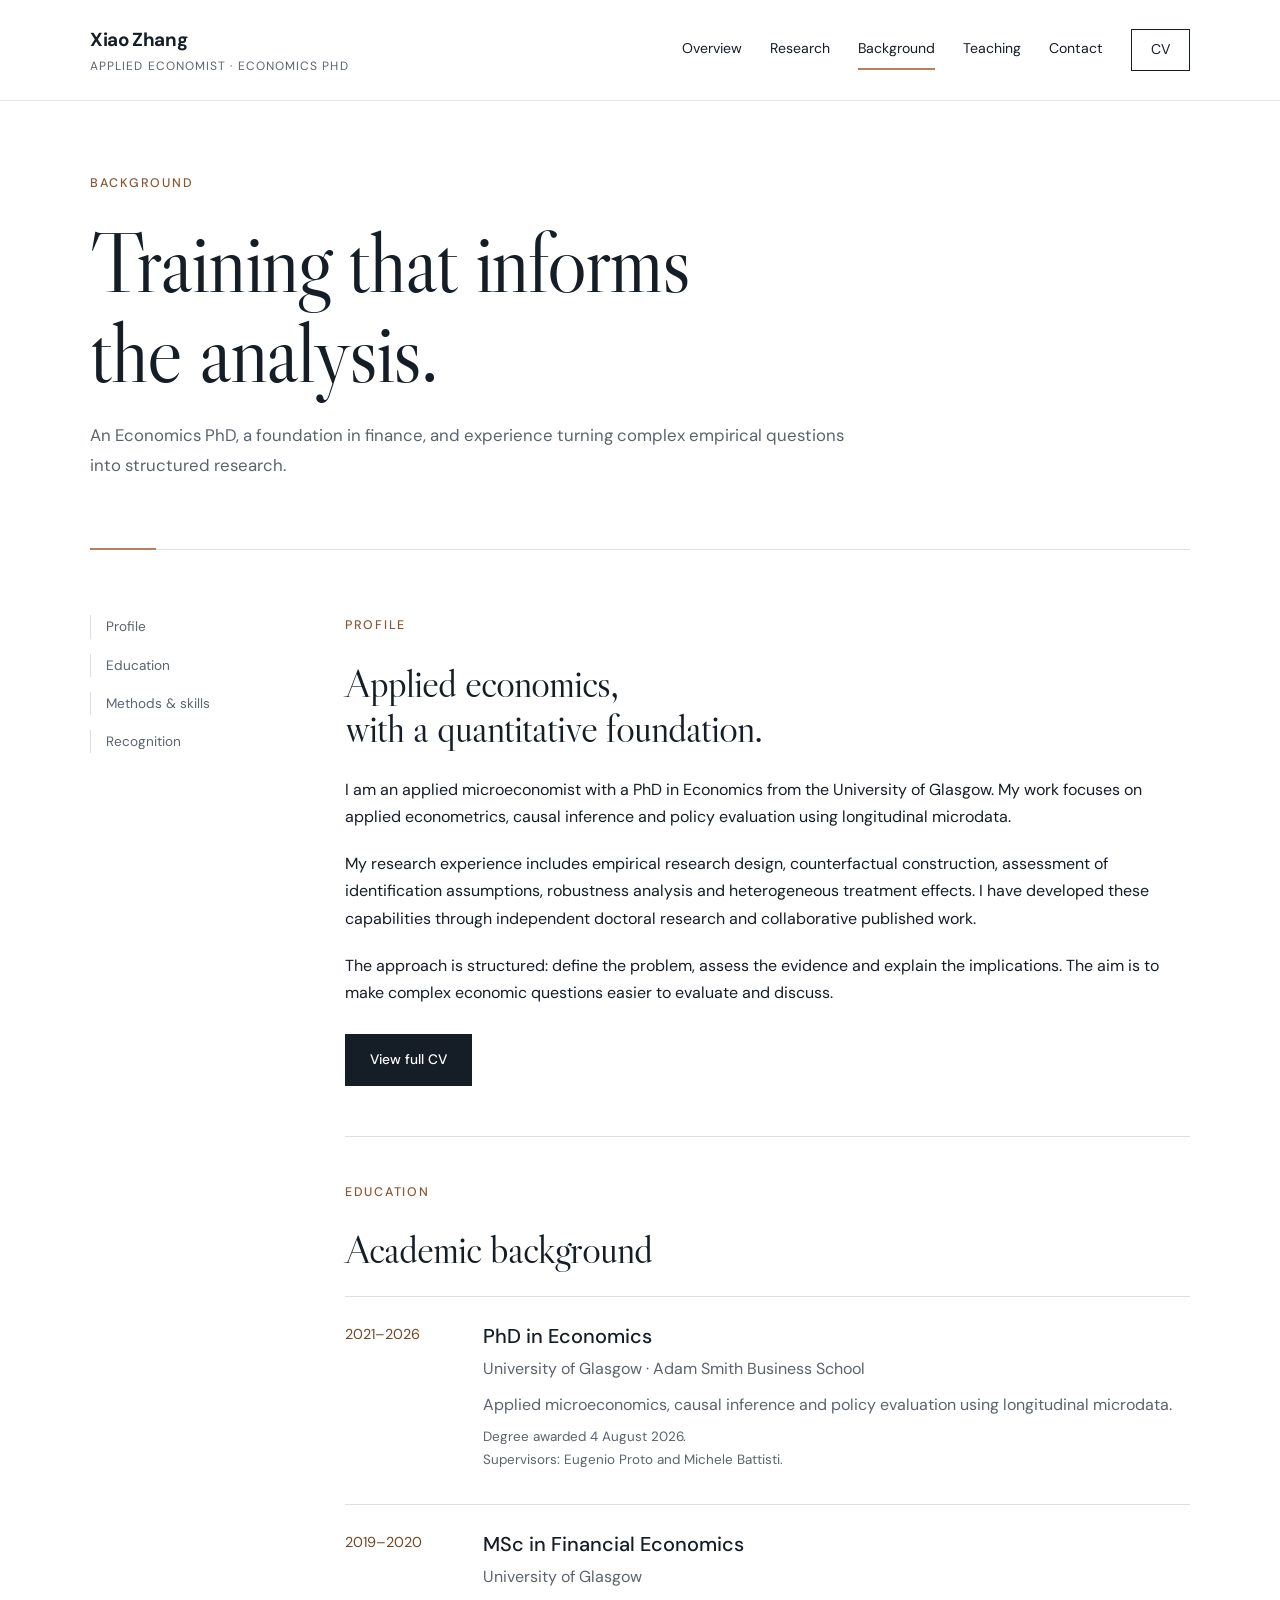
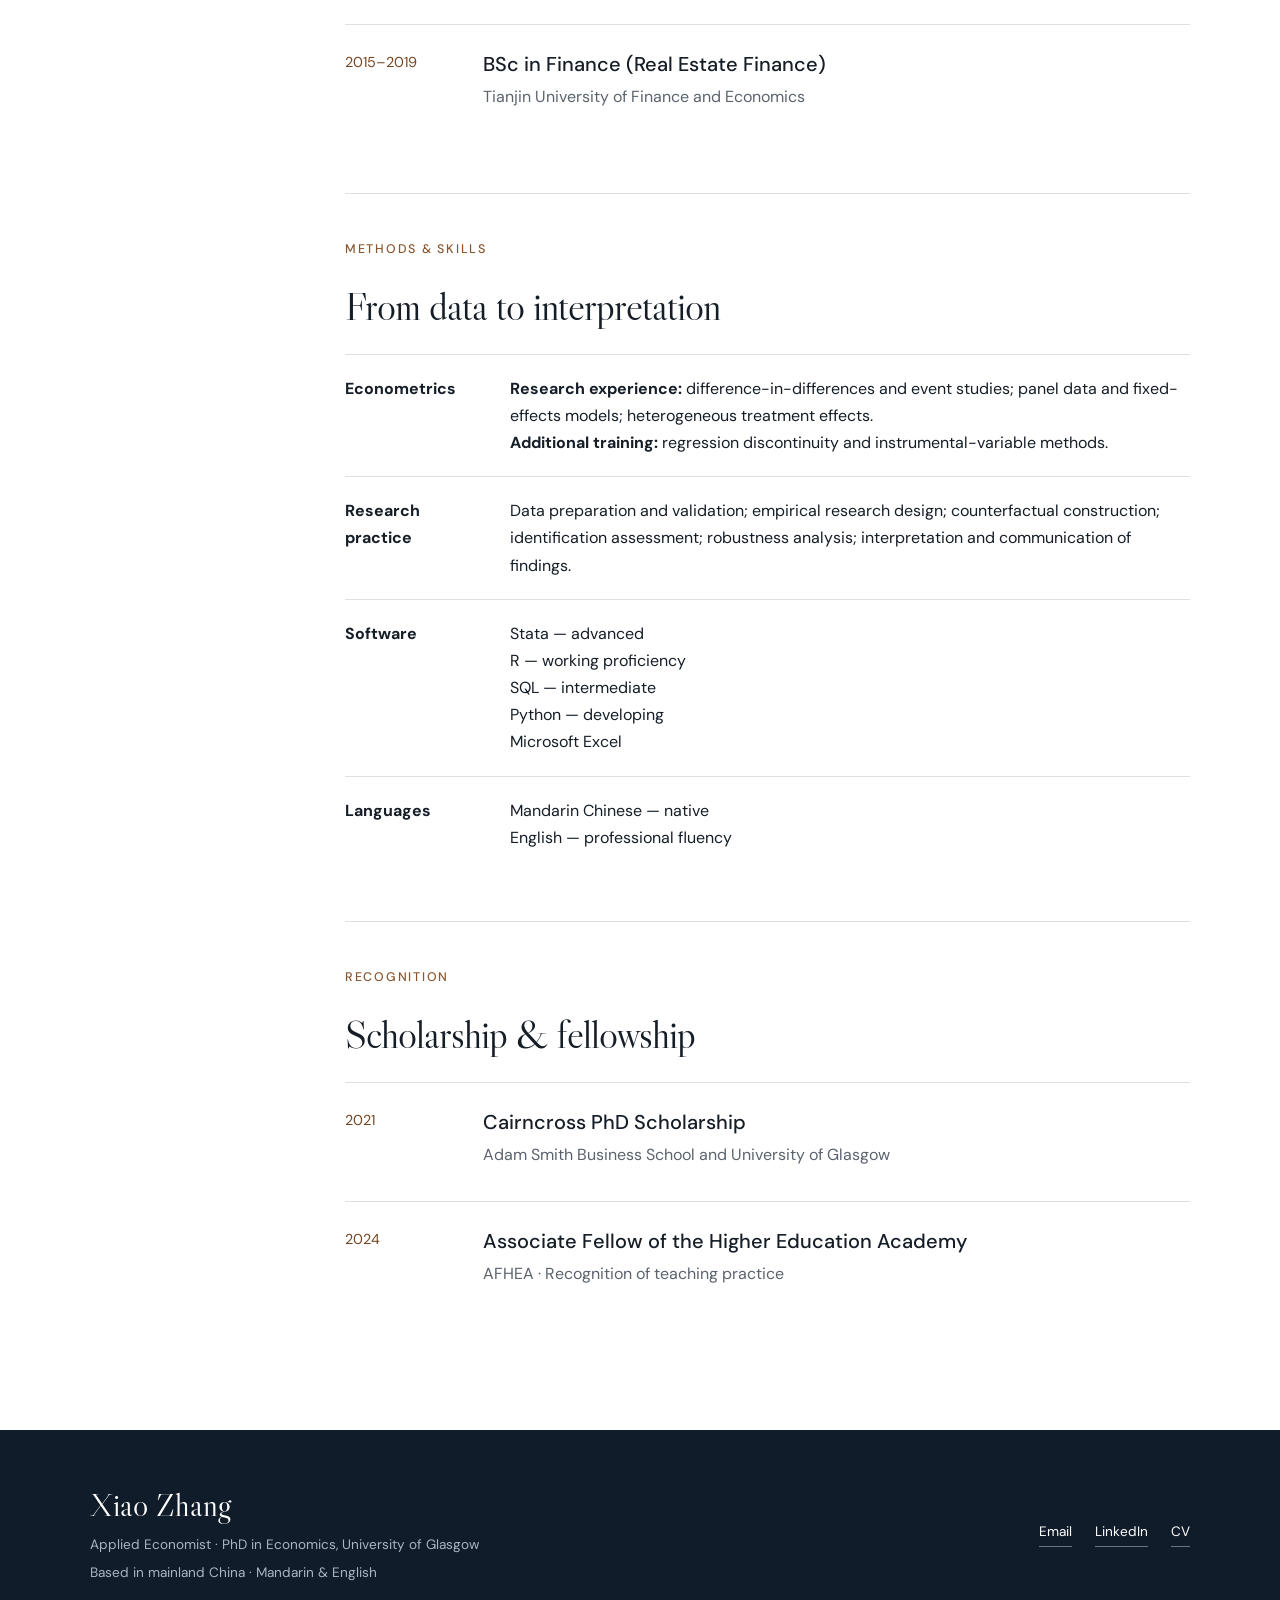
==== background.html @ e1d4327a "Add files via upload" ====
<!doctype html>
<html lang="en"><head><meta charset="utf-8"><meta name="viewport" content="width=device-width,initial-scale=1"><title>Background | Xiao Zhang</title><meta name="description" content="Education, econometric methods, technical skills, languages, scholarship and teaching recognition for Xiao Zhang."><link rel="icon" type="image/svg+xml" href='data:image/svg+xml,%3Csvg xmlns="http://www.w3.org/2000/svg" viewBox="0 0 32 32"%3E%3Crect width="32" height="32" fill="%23152842"/%3E%3Ctext x="16" y="23" fill="white" text-anchor="middle" font-family="Georgia" font-size="24"%3Ex%3C/text%3E%3C/svg%3E'><link rel="stylesheet" href="styles.css"><script defer src="motion.js"></script></head><body class="inner-page">
<div class="reading-progress" aria-hidden="true"></div><a class="skip" href="#main">Skip to content</a><header><div class="wrap nav"><a class="brand" href="index.html">Xiao Zhang<small>Applied Economist · Economics PhD</small></a><nav aria-label="Main navigation"><a href="index.html">Overview</a><a href="research.html">Research</a><a href="background.html" aria-current="page">Background</a><a href="teaching.html">Teaching</a><a href="contact.html">Contact</a><a class="nav-cv" href="Xiao-Zhang-CV.pdf">CV</a></nav></div></header>
<main id="main" class="wrap"><section class="page-head"><div class="eyebrow">Background</div><h1>Training that informs<br>the analysis.</h1><p>An Economics PhD, a foundation in finance, and experience turning complex empirical questions into structured research.</p></section><div class="page-body"><aside class="side" aria-label="On this page"><a href="#profile">Profile</a><a href="#education">Education</a><a href="#skills">Methods & skills</a><a href="#recognition">Recognition</a></aside><div><section class="content-section" id="profile"><div class="eyebrow">Profile</div><h2>Applied economics,<br>with a quantitative foundation.</h2><p>I am an applied microeconomist with a PhD in Economics from the University of Glasgow. My work focuses on applied econometrics, causal inference and policy evaluation using longitudinal microdata.</p><p>My research experience includes empirical research design, counterfactual construction, assessment of identification assumptions, robustness analysis and heterogeneous treatment effects. I have developed these capabilities through independent doctoral research and collaborative published work.</p><p>The approach is structured: define the problem, assess the evidence and explain the implications. The aim is to make complex economic questions easier to evaluate and discuss.</p><div class="actions"><a class="button primary" href="Xiao-Zhang-CV.pdf">View full CV</a></div></section>
<section class="content-section" id="education"><div class="eyebrow">Education</div><h2>Academic background</h2><div class="timeline"><div class="year">2021–2026</div><div><h3>PhD in Economics</h3><p>University of Glasgow · Adam Smith Business School</p><p>Applied microeconomics, causal inference and policy evaluation using longitudinal microdata.</p><p class="meta">Degree awarded 4 August 2026.<br>Supervisors: Eugenio Proto and Michele Battisti.</p></div></div><div class="timeline"><div class="year">2019–2020</div><div><h3>MSc in Financial Economics</h3><p>University of Glasgow</p></div></div><div class="timeline"><div class="year">2015–2019</div><div><h3>BSc in Finance (Real Estate Finance)</h3><p>Tianjin University of Finance and Economics</p></div></div></section>
<section class="content-section" id="skills"><div class="eyebrow">Methods &amp; skills</div><h2>From data to interpretation</h2><div class="skill-row"><strong>Econometrics</strong><p><strong>Research experience:</strong> difference-in-differences and event studies; panel data and fixed-effects models; heterogeneous treatment effects.<br><strong>Additional training:</strong> regression discontinuity and instrumental-variable methods.</p></div><div class="skill-row"><strong>Research practice</strong><p>Data preparation and validation; empirical research design; counterfactual construction; identification assessment; robustness analysis; interpretation and communication of findings.</p></div><div class="skill-row"><strong>Software</strong><p>Stata — advanced<br>R — working proficiency<br>SQL — intermediate<br>Python — developing<br>Microsoft Excel</p></div><div class="skill-row"><strong>Languages</strong><p>Mandarin Chinese — native<br>English — professional fluency</p></div></section>
<section class="content-section" id="recognition"><div class="eyebrow">Recognition</div><h2>Scholarship &amp; fellowship</h2><div class="timeline"><div class="year">2021</div><div><h3>Cairncross PhD Scholarship</h3><p>Adam Smith Business School and University of Glasgow</p></div></div><div class="timeline"><div class="year">2024</div><div><h3>Associate Fellow of the Higher Education Academy</h3><p>AFHEA · Recognition of teaching practice</p></div></div></section></div></div></main>
<footer><div class="wrap foot"><div><div class="footer-name">Xiao Zhang</div><p>Applied Economist · PhD in Economics, University of Glasgow</p><p>Based in mainland China · Mandarin &amp; English</p></div><div class="footer-links"><a href="mailto:zhangvincentxiao@gmail.com">Email</a><a href="https://www.linkedin.com/in/zhang-xiao-3a4b0718b/">LinkedIn</a><a href="Xiao-Zhang-CV.pdf">CV</a></div></div></footer>
</body></html>
---- styles.css ----
@import url('https://fonts.googleapis.com/css2?family=DM+Sans:wght@400;500;600;700&family=Libre+Caslon+Display&display=swap');
:root{--ink:#152842;--blue:#1555c0;--paper:#fff;--muted:#536276;--line:#dbe2eb;--soft:#f2f5f9;--serif:'Libre Caslon Display',Georgia,serif;--sans:'DM Sans',Arial,sans-serif}*{box-sizing:border-box}html{scroll-behavior:smooth}body{margin:0;color:var(--ink);background:var(--paper);font:1rem/1.7 var(--sans)}a{color:inherit;text-underline-offset:4px}a:hover{color:var(--blue)}button{font:inherit}::selection{background:#d9e7ff}.wrap{max-width:1180px;margin:auto;padding:0 40px}.skip{position:absolute;top:-100px}.skip:focus{top:10px;background:white;padding:10px;z-index:9}header{border-bottom:1px solid var(--line)}.nav{min-height:94px;display:flex;align-items:center;justify-content:space-between;gap:30px}.brand{text-decoration:none;font-size:1.15rem;font-weight:700;letter-spacing:-.02em}.brand small{display:block;font-size:.75rem;letter-spacing:.07em;text-transform:uppercase;font-weight:400;color:var(--muted)}nav{display:flex;align-items:center;gap:28px}nav a{text-decoration:none;font-size:.9rem;padding:7px 0;border-bottom:2px solid transparent}nav a[aria-current=page]{border-color:var(--blue);color:var(--blue)}.nav-cv{border:1px solid var(--line);padding:9px 16px}.eyebrow{font-size:.8rem;letter-spacing:.12em;font-weight:600;text-transform:uppercase;color:var(--blue);margin:0 0 24px}h1,h2,h3,p{margin-top:0}h1,h2,.display{font-family:var(--serif);font-weight:400;line-height:1.03;letter-spacing:-.025em}h1{font-size:clamp(3.5rem,7vw,6.8rem);margin-bottom:30px}h2{font-size:clamp(2.4rem,4vw,3.7rem);margin-bottom:24px}h3{font-size:1.25rem;line-height:1.4;font-weight:500;margin-bottom:13px}p{margin-bottom:20px}.muted{color:var(--muted)}.hero{display:grid;grid-template-columns:1.4fr .6fr;gap:76px;padding:80px 0 65px}.hero h1 span{color:var(--blue)}.hero-intro{font-size:1.2rem;max-width:680px;color:var(--muted);line-height:1.75}.actions{display:flex;flex-wrap:wrap;gap:12px;margin-top:28px}.button{display:inline-block;text-decoration:none;padding:12px 21px;border:1px solid var(--ink);font-size:.9rem;font-weight:500}.button.primary{color:white;background:var(--ink)}.button:hover{background:var(--blue);border-color:var(--blue);color:white}.identity{padding-top:50px}.identity .name{font-family:var(--serif);font-size:3.1rem;line-height:1.05;padding-bottom:25px;border-bottom:1px solid var(--ink);margin-bottom:25px}.fact{border-bottom:1px solid var(--line);padding:15px 0}.fact .label{display:block;font-size:.8rem;color:var(--muted);margin-bottom:4px}.fact strong{font-weight:500}.strip{display:flex;justify-content:space-between;gap:25px;border-top:1px solid var(--line);border-bottom:1px solid var(--line);padding:20px 0;font-size:.87rem;color:var(--muted)}.strip b{color:var(--ink);font-weight:500}.section{padding:70px 0;border-bottom:1px solid var(--line)}.section-header{display:flex;align-items:baseline;justify-content:space-between;gap:30px;margin-bottom:25px}.section-header h2{margin:0}.section-header a{font-size:.9rem}.grid3{display:grid;grid-template-columns:repeat(3,1fr);gap:36px}.number{font-size:.8rem;color:var(--blue);display:block;margin-bottom:22px}.grid3 p{color:var(--muted);font-size:.97rem}.research-row{display:grid;grid-template-columns:180px 1fr;gap:38px;padding:28px 0;border-top:1px solid var(--line)}.research-row h3{font-family:var(--serif);font-size:1.9rem}.tag{font-size:.78rem;letter-spacing:.08em;text-transform:uppercase;color:var(--blue)}.research-row .muted{max-width:720px}.text-link{color:var(--blue);font-weight:500;font-size:.9rem}.note{background:var(--soft);padding:32px 36px;border-left:3px solid var(--blue)}.note p:last-child{margin-bottom:0}.page-head{padding:70px 0 52px;border-bottom:1px solid var(--line)}.page-head h1{font-size:clamp(3rem,6vw,5.5rem);margin-bottom:22px}.page-head p{max-width:760px;font-size:1.1rem;color:var(--muted)}.page-body{display:grid;grid-template-columns:190px minmax(0,1fr);gap:65px;padding:60px 0}.side{position:sticky;top:30px;align-self:start;display:flex;flex-direction:column;gap:14px;font-size:.9rem}.side a{text-decoration:none;color:var(--muted)}.side a:hover{color:var(--blue)}.content-section{padding-bottom:50px;margin-bottom:45px;border-bottom:1px solid var(--line);scroll-margin-top:30px}.content-section:last-child{border:0;margin-bottom:0}.content-section h2{font-size:2.5rem;line-height:1.15}.paper-title{font-family:var(--serif);font-size:2.2rem;line-height:1.18}.meta{font-size:.87rem;color:var(--muted)}.chips{display:flex;gap:8px;flex-wrap:wrap;margin:23px 0}.chip{font-size:.8rem;line-height:1.4;background:var(--soft);padding:7px 11px}.analysis-grid{display:grid;grid-template-columns:1fr 1fr;gap:24px;margin:30px 0}.analysis-grid>div{border-top:2px solid var(--blue);padding-top:18px}.analysis-grid h3{font-size:.9rem;font-weight:600}.analysis-grid p{font-size:.95rem;color:var(--muted)}details{border-top:1px solid var(--line);border-bottom:1px solid var(--line);margin:24px 0}summary{padding:18px 0;cursor:pointer;font-weight:500}details .abstract{padding:6px 0 15px;color:var(--muted);font-size:.95rem}.timeline{display:grid;grid-template-columns:110px 1fr;gap:28px;padding:25px 0;border-top:1px solid var(--line)}.timeline h3{margin-bottom:5px}.timeline p{margin-bottom:8px;color:var(--muted)}.year{font-size:.9rem;color:var(--blue)}ul{padding-left:20px}li{margin-bottom:10px}.skill-row{display:grid;grid-template-columns:140px 1fr;gap:25px;border-top:1px solid var(--line);padding:20px 0}.skill-row p{margin:0}.contact-panel{padding:64px 0;display:grid;grid-template-columns:1.1fr .9fr;gap:70px}.contact-panel h2{font-size:3.4rem}.contact-list{margin:0}.contact-list>div{padding:18px 0;border-top:1px solid var(--line)}dt{font-size:.8rem;color:var(--muted);margin-bottom:5px}dd{margin:0;overflow-wrap:anywhere}footer{background:var(--ink);color:white;padding:42px 0;margin-top:30px}.foot{display:flex;justify-content:space-between;gap:30px}.foot p{font-size:.85rem;color:#c0cde0;margin-bottom:5px}.foot a{color:white;font-size:.87rem}.footer-name{font-family:var(--serif);font-size:1.8rem}.footer-links{display:flex;gap:23px;align-items:center}a:focus-visible,summary:focus-visible{outline:3px solid #4589e8;outline-offset:5px}@media(max-width:900px){.hero{gap:35px;grid-template-columns:1.2fr .8fr}.wrap{padding:0 25px}nav{gap:17px}.page-body{grid-template-columns:140px minmax(0,1fr);gap:30px}}@media(max-width:680px){.wrap{padding:0 22px}.nav{display:block;padding:20px 0}.brand small{display:none}nav{flex-wrap:wrap;gap:7px 20px;margin-top:16px}nav a{font-size:.87rem}.nav-cv{padding:4px 10px}.hero{display:block;padding:46px 0}.hero h1{font-size:3.9rem}.identity{padding-top:35px}.identity .name{font-size:2.5rem}.hero-intro{font-size:1.06rem}.strip{flex-wrap:wrap;gap:10px 25px}.grid3,.analysis-grid,.contact-panel{grid-template-columns:1fr}.grid3{gap:20px}.section{padding:45px 0}.section-header{display:block}.section-header h2{margin-bottom:15px}.research-row{grid-template-columns:1fr;gap:12px}.page-head{padding:45px 0 35px}.page-body{display:block;padding:30px 0}.side{position:static;flex-direction:row;flex-wrap:wrap;margin-bottom:35px;padding-bottom:20px;border-bottom:1px solid var(--line)}.timeline{grid-template-columns:80px minmax(0,1fr);gap:18px}.skill-row{grid-template-columns:1fr;gap:5px}.content-section h2{font-size:2.2rem}.contact-panel{padding:40px 0;gap:25px}.foot{display:block}.footer-links{flex-wrap:wrap;margin-top:20px}.note{padding:23px}.paper-title{font-size:1.85rem}}@media(prefers-reduced-motion:reduce){html{scroll-behavior:auto}}

/* Editorial redesign: graphite, crisp white, restrained copper. */
:root{--ink:#151d27;--blue:#8a562f;--paper:#fff;--muted:#5b636e;--line:#dce0e4;--soft:#f4f5f6}
body{font-size:1rem}header{background:#fff;position:relative;z-index:3;border-color:#e6e7e9}.nav{min-height:100px}.brand{font-size:1.18rem}.brand small{font-size:.75rem;letter-spacing:.09em}nav a{font-size:.88rem}nav a[aria-current=page]{color:var(--ink);border-color:#b4835b}.nav-cv{border-color:var(--ink);padding:8px 19px}.reading-progress{position:fixed;top:0;left:0;right:0;height:3px;background:#b4835b;transform:scaleX(0);transform-origin:left;z-index:10;pointer-events:none}.eyebrow{font-size:.78rem;font-weight:500;letter-spacing:.14em}h1,h2{letter-spacing:-.025em}.button{padding:13px 24px;font-size:.86rem;transition:background .2s,border-color .2s,color .2s,transform .2s}.button:hover{background:#8a562f;border-color:#8a562f;transform:translateY(-2px)}.button.primary{background:#151d27}.button.primary:hover{background:#8a562f}.text-link{color:#754623;text-decoration:none;display:inline-block;border-bottom:1px solid #b4835b;padding-bottom:3px;transition:color .2s,border-color .2s}.text-link:hover{color:#151d27;border-color:#151d27}.hero{display:grid;grid-template-columns:1.06fr 1fr;gap:0;margin:0 -40px;padding:0;background:#111c2a;box-shadow:0 0 0 100vmax #111c2a;clip-path:inset(0 -100vmax);color:#fff;min-height:660px}.hero-copy{padding:70px 52px 54px 40px;position:relative;z-index:1;align-self:center}.hero .eyebrow{color:#d6ae89;font-size:.78rem;margin-bottom:33px;letter-spacing:.13em}.hero h1{font-size:clamp(4.4rem,7.7vw,6.8rem);line-height:1.02;margin-bottom:27px;letter-spacing:-.035em}.hero h1 span{color:#d6ae89}.hero-intro{font-size:1.13rem;color:#fff;line-height:1.8;margin-bottom:17px}.hero-description{font-size:.97rem;color:#c0c7d1;max-width:450px;line-height:1.85}.hero .actions{margin-top:27px;gap:12px}.hero .button{border-color:#7c8999;color:white;background:transparent}.hero .button.primary{background:#fff;color:#151d27;border-color:white}.hero .button:hover{background:#d6ae89;color:#151d27;border-color:#d6ae89}.hero-credential{border-top:1px solid #3a4553;margin-top:38px;padding-top:20px;display:flex;justify-content:space-between;flex-wrap:wrap;gap:8px;font-size:.78rem;color:#c0c7d1}.hero-credential span:first-child{color:#fff}.hero-visual{margin:0;position:relative;overflow:hidden;min-height:660px}.hero-visual img{height:100%;width:100%;object-fit:cover;object-position:49% center;position:absolute;inset:0;transform:scale(1.045);will-change:transform}.hero-visual:after{content:'';position:absolute;inset:0;background:linear-gradient(90deg,rgba(17,28,42,.2),transparent 20%),linear-gradient(0deg,rgba(7,13,21,.92),transparent 48%);pointer-events:none}.hero-visual figcaption{position:absolute;z-index:1;bottom:39px;left:35px;right:35px;border-top:1px solid #ffffff5c;padding-top:19px}.visual-index{font-size:.73rem;letter-spacing:.12em;color:#d6ae89}.visual-name{font-family:var(--serif);font-size:2.6rem;line-height:1.2;margin:8px 0 4px}.visual-role{font-size:.83rem;color:#d2d8e1}.strip{padding:23px 0;color:#69707b;border-top:0;font-size:.82rem;letter-spacing:.04em}.strip b{font-weight:400}.strip span:before{content:'';display:inline-block;width:18px;height:1px;background:#ad805c;margin-right:13px;vertical-align:middle}.section{padding:84px 0}.section-header{margin-bottom:44px;align-items:flex-end}.section-header .eyebrow{margin-bottom:18px}.section-header h2{font-size:3.5rem;line-height:1.07}.grid3{gap:32px}.approach .grid3{gap:0;border-top:1px solid var(--line)}.approach-card{padding:33px 30px 14px 0;position:relative;transition:background .3s}.approach-card+.approach-card{border-left:1px solid var(--line);padding-left:30px}.approach-card:before{content:'';position:absolute;top:-1px;left:0;width:0;height:2px;background:#b4835b;transition:width .45s}.approach-card:hover:before{width:100%}.approach-card h3{font-family:var(--serif);font-size:2rem;line-height:1.16;margin-bottom:19px}.number{letter-spacing:.1em;font-size:.75rem;margin-bottom:29px;color:#8a562f}.grid3 p{font-size:.95rem;line-height:1.85}.selected .research-row{grid-template-columns:195px 1fr;padding:35px 0;transition:background .25s,padding .25s}.selected .research-row:hover{background:#f5f6f7;padding-left:16px;padding-right:16px}.research-row h3{font-size:2.7rem;line-height:1.12;margin-bottom:18px}.tag{color:#8a562f;letter-spacing:.1em;font-size:.75rem}.meta{font-size:.84rem}.image-band{position:relative;overflow:hidden;height:400px;margin:0 -40px;color:white;background:#101925}.image-band img{position:absolute;inset:0;width:100%;height:100%;object-fit:cover;object-position:center 60%;filter:brightness(.58)}.image-band:after{content:'';position:absolute;inset:0;background:linear-gradient(90deg,#0c1422df,transparent 80%)}.image-band-copy{position:relative;z-index:1;padding:55px 55px;max-width:600px}.image-band-copy h2{font-size:3.8rem;margin-bottom:20px}.image-band-copy .eyebrow{color:#dfbfa0}.image-band-copy p{color:#e2e5e9;font-size:1rem;max-width:420px}.foundation .grid3{grid-template-columns:1.25fr 1fr 1fr;gap:42px}.foundation h2{font-size:2.75rem}.foundation .eyebrow{margin-bottom:19px}.foundation h3{font-size:1.12rem}.contact-panel{padding:72px 0;align-items:start}.contact-panel h2{font-size:4.5rem}.contact-list>div{padding:15px 0}.contact-list dt{letter-spacing:.03em}.page-head{padding:72px 0 49px;position:relative;border-bottom:1px solid var(--line)}.page-head:after{content:'';width:66px;height:2px;background:#b4835b;position:absolute;bottom:-1px;left:0}.page-head h1{font-size:5.25rem;line-height:1.07}.page-head .eyebrow{color:#8a562f}.page-head p{font-size:1.05rem;line-height:1.8}.page-body{gap:65px;padding-top:65px}.side{font-size:.85rem;gap:15px}.side a{padding-left:15px;border-left:1px solid #dce0e4;transition:border-color .2s,color .2s}.side a:hover{border-color:#8a562f}.content-section h2{line-height:1.14}.note{border-color:#b4835b;background:#f4f5f6}.analysis-grid>div{border-top:1px solid #b4835b}.chip{background:#f0f2f4}.year{color:#754623}.timeline h3{font-weight:500}footer{background:#111c2a;margin-top:0;padding:48px 0}.footer-name{font-size:2rem}.foot p{color:#abb5c2}.footer-links a{font-size:.85rem;text-decoration:none;border-bottom:1px solid #687282;padding-bottom:3px}.footer-links a:hover{color:#d6ae89}.reveal{opacity:0;transform:translateY(22px);transition:opacity .65s ease var(--delay,0ms),transform .65s cubic-bezier(.2,.7,.3,1) var(--delay,0ms)}.reveal.is-visible{opacity:1;transform:translateY(0)}
@media(max-width:1000px){.hero h1{font-size:5.3rem}.hero-copy{padding:50px 30px}.hero{min-height:620px;margin:0 -25px}.hero-visual{min-height:620px}.hero-credential{display:block}.hero-credential span{display:block}.section-header h2{font-size:3rem}.image-band{margin:0 -25px}.foundation .grid3{gap:25px}.foundation h2{font-size:2.4rem}.nav{gap:18px}nav{gap:15px}}
@media(max-width:680px){.nav{padding:22px 0;min-height:0}.brand small{display:none}nav{gap:7px 19px}.hero{margin:0 -22px;grid-template-columns:1fr;min-height:0;display:grid}.hero-copy{padding:47px 22px 35px}.hero h1{font-size:4.65rem}.hero .eyebrow{margin-bottom:26px}.hero-intro{font-size:1.06rem}.hero-description{font-size:.96rem}.hero-credential{margin-top:30px;display:flex}.hero-credential span{display:inline}.hero-visual{min-height:300px;height:300px}.hero-visual img{object-position:center 54%;transform:none}.hero-visual figcaption{left:22px;right:22px;bottom:24px}.visual-name{font-size:2.2rem}.hero-visual:after{background:linear-gradient(0deg,#07121ddb,transparent 85%)}.strip{padding:20px 0;gap:10px 18px;flex-wrap:wrap;font-size:.78rem}.strip span:before{width:12px;margin-right:9px}.section{padding:49px 0}.section-header{display:block;margin-bottom:30px}.section-header h2{font-size:2.65rem;margin-bottom:20px}.approach .grid3{display:block}.approach-card{padding:25px 0 15px}.approach-card+.approach-card{border-left:0;border-top:1px solid var(--line);padding-left:0}.number{margin-bottom:16px}.approach-card h3{font-size:1.9rem}.selected .research-row{grid-template-columns:1fr;gap:12px;padding:27px 0}.selected .research-row:hover{padding-left:0;padding-right:0;background:transparent}.research-row h3{font-size:2.3rem}.image-band{margin:0 -22px;height:340px}.image-band-copy{padding:40px 22px}.image-band-copy h2{font-size:3.2rem}.foundation .grid3{grid-template-columns:1fr;gap:22px}.foundation h2{font-size:2.5rem}.contact-panel{padding:42px 0;gap:25px}.contact-panel h2{font-size:3.2rem}.page-head{padding:44px 0 35px}.page-head h1{font-size:3.3rem}.page-body{padding-top:32px}.side a{padding-left:9px}.foot{display:block}.footer-links{gap:24px}.reveal{transform:translateY(14px)}}
@media(prefers-reduced-motion:reduce){.reveal{opacity:1;transform:none;transition:none}.button,.approach-card,.approach-card:before,.research-row,.side a{transition:none}.hero-visual img{transform:none!important;will-change:auto}}

/* Supplied professional portrait: steady framing, clear face and a lower caption. */
.portrait-visual img{object-position:center top;transform:none!important;will-change:auto}
.portrait-visual:after{background:linear-gradient(0deg,rgba(7,13,21,.94) 0%,rgba(7,13,21,.55) 14%,transparent 37%)}
@media(max-width:680px){.hero-visual.portrait-visual{height:auto;min-height:0;aspect-ratio:4/5}.portrait-visual img{object-position:center top}.portrait-visual figcaption{bottom:24px}.portrait-visual:after{background:linear-gradient(0deg,rgba(7,13,21,.94),rgba(7,13,21,.35) 23%,transparent 45%)}}
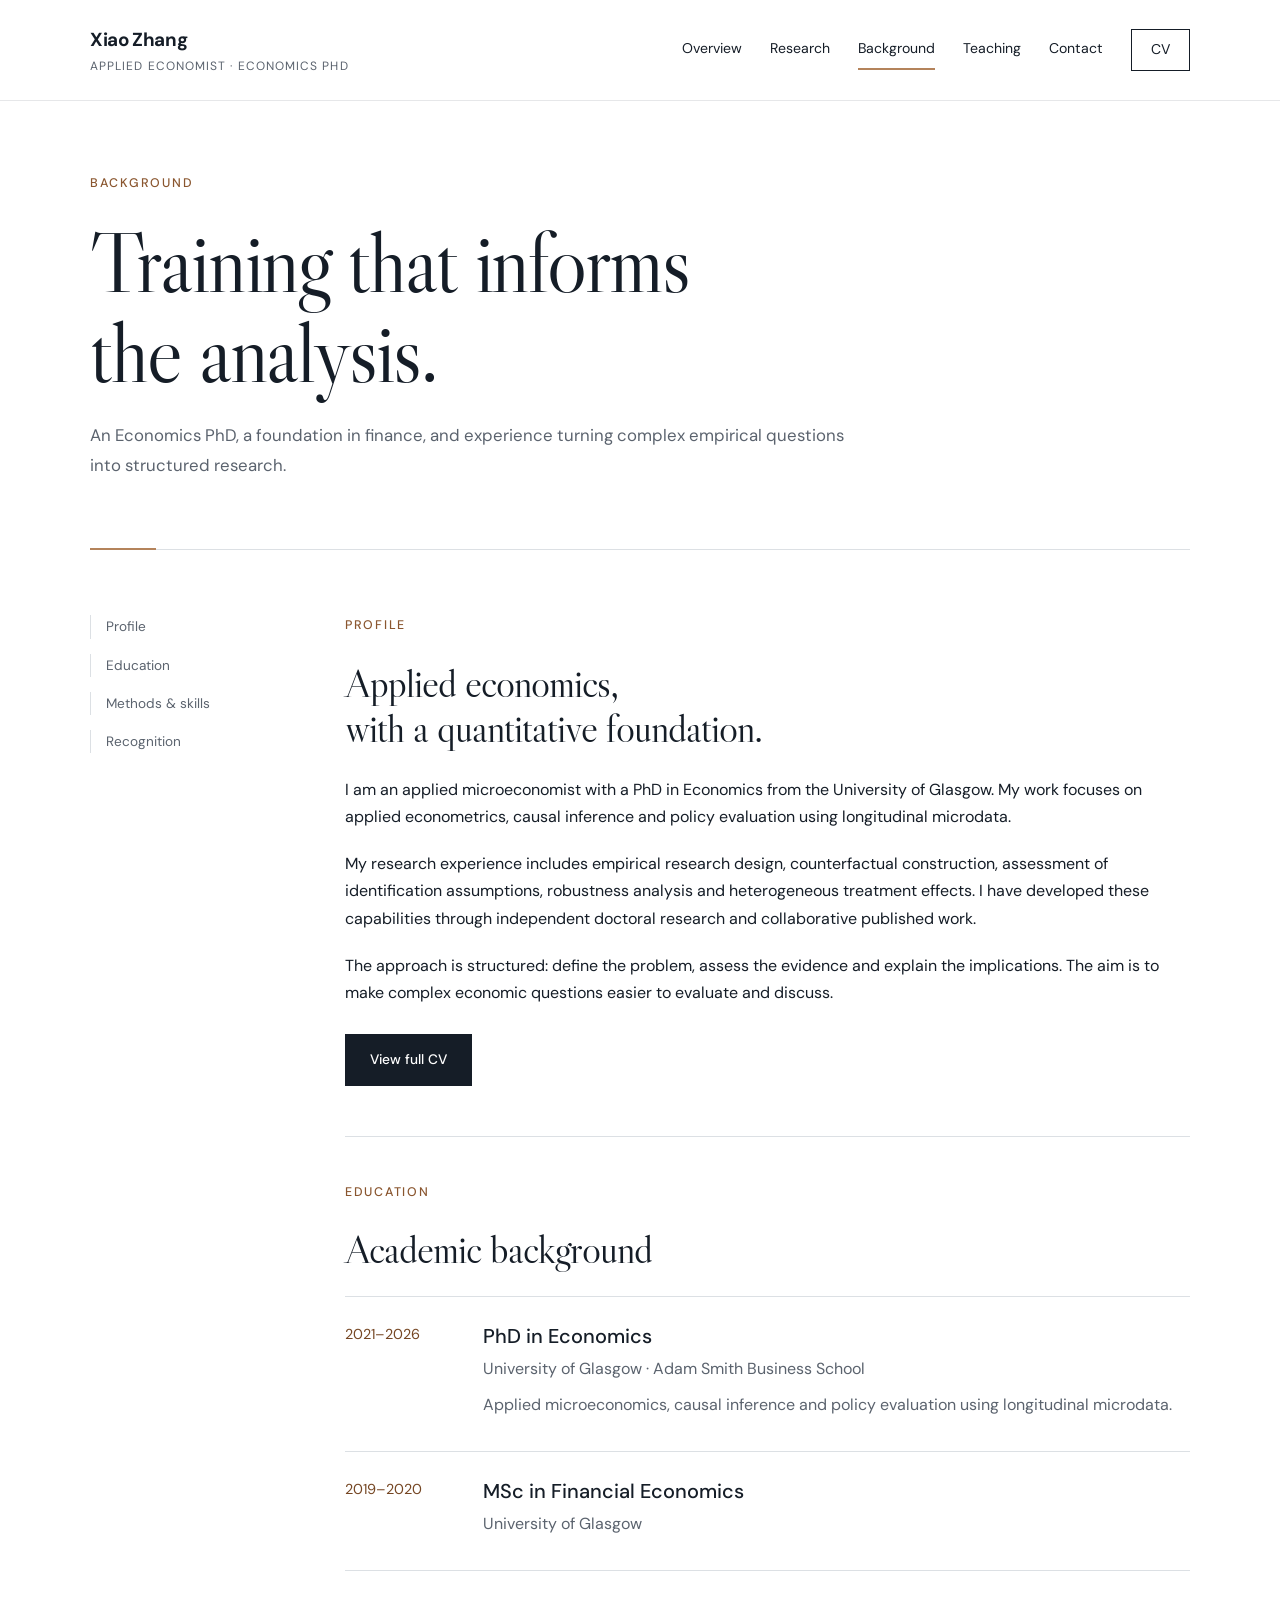
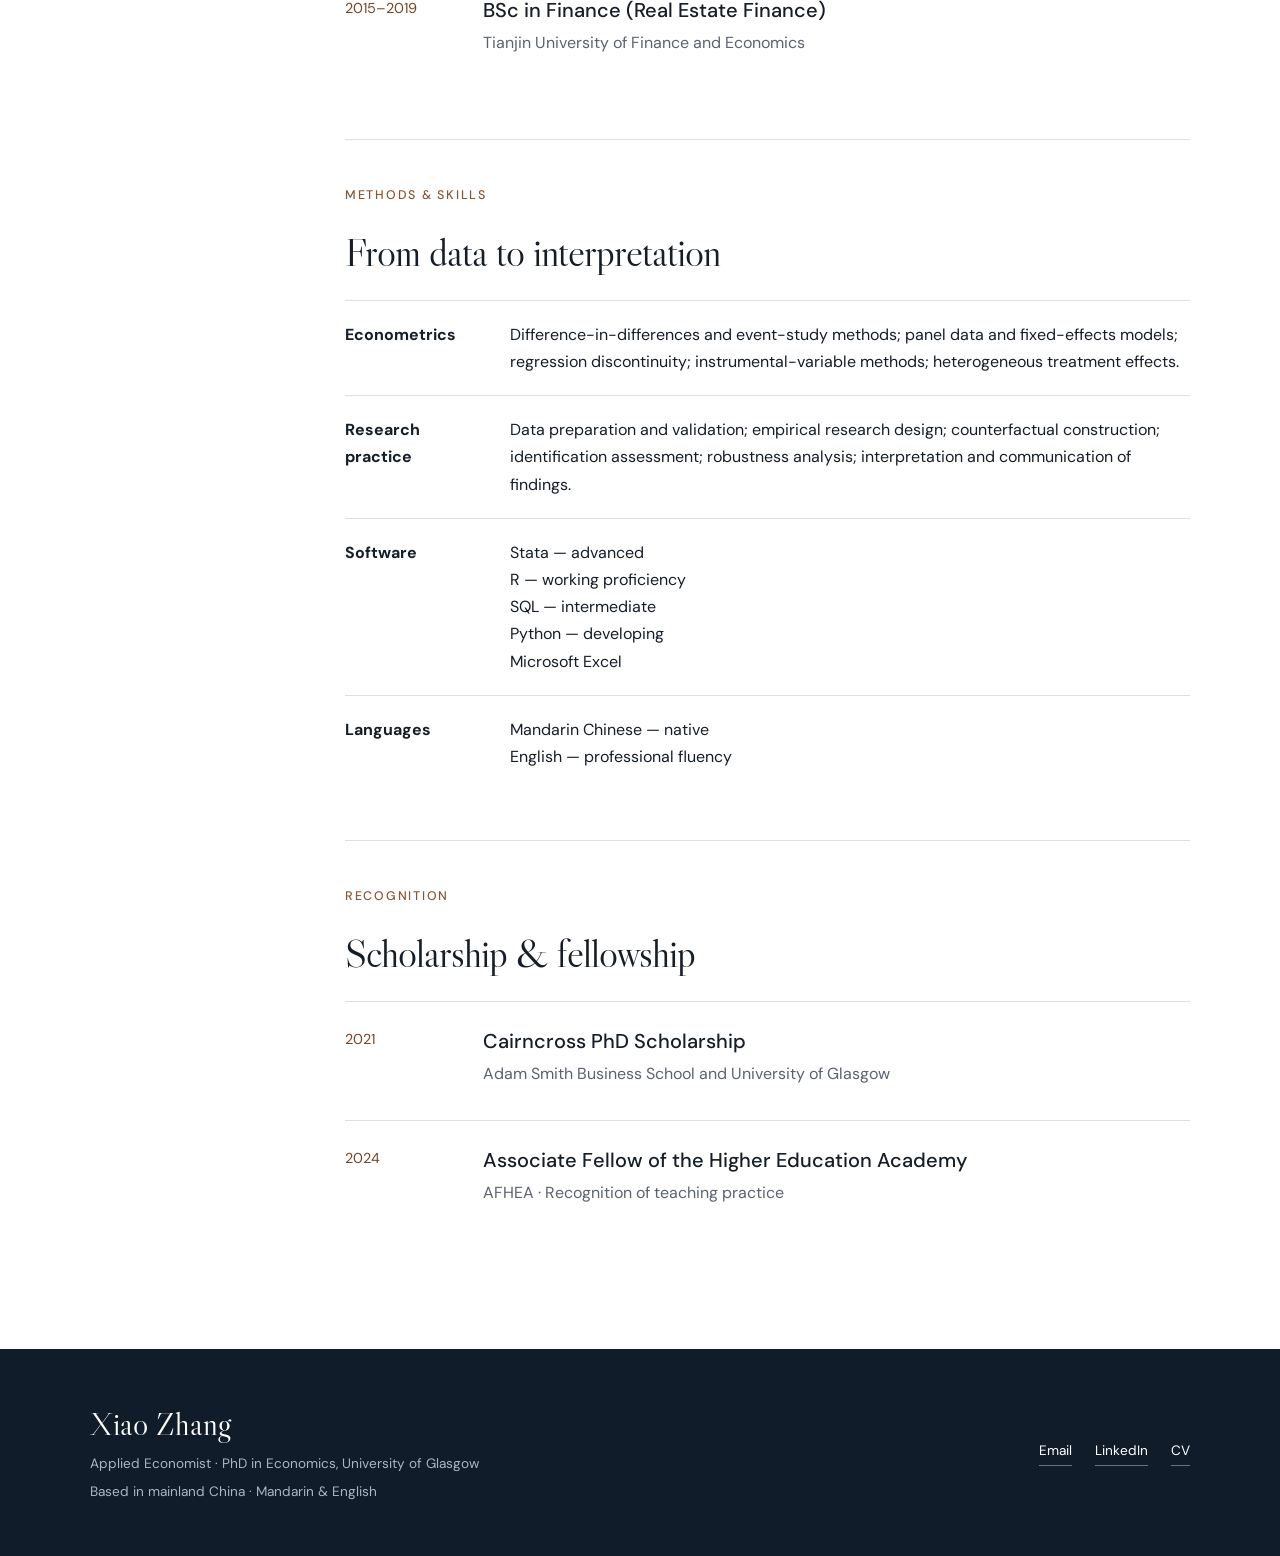
==== commit 50a9fe32: "Add files via upload" ====
--- a/background.html
+++ b/background.html
@@ -2,8 +2,8 @@
 <html lang="en"><head><meta charset="utf-8"><meta name="viewport" content="width=device-width,initial-scale=1"><title>Background | Xiao Zhang</title><meta name="description" content="Education, econometric methods, technical skills, languages, scholarship and teaching recognition for Xiao Zhang."><link rel="icon" type="image/svg+xml" href='data:image/svg+xml,%3Csvg xmlns="http://www.w3.org/2000/svg" viewBox="0 0 32 32"%3E%3Crect width="32" height="32" fill="%23152842"/%3E%3Ctext x="16" y="23" fill="white" text-anchor="middle" font-family="Georgia" font-size="24"%3Ex%3C/text%3E%3C/svg%3E'><link rel="stylesheet" href="styles.css"><script defer src="motion.js"></script></head><body class="inner-page">
 <div class="reading-progress" aria-hidden="true"></div><a class="skip" href="#main">Skip to content</a><header><div class="wrap nav"><a class="brand" href="index.html">Xiao Zhang<small>Applied Economist · Economics PhD</small></a><nav aria-label="Main navigation"><a href="index.html">Overview</a><a href="research.html">Research</a><a href="background.html" aria-current="page">Background</a><a href="teaching.html">Teaching</a><a href="contact.html">Contact</a><a class="nav-cv" href="Xiao-Zhang-CV.pdf">CV</a></nav></div></header>
 <main id="main" class="wrap"><section class="page-head"><div class="eyebrow">Background</div><h1>Training that informs<br>the analysis.</h1><p>An Economics PhD, a foundation in finance, and experience turning complex empirical questions into structured research.</p></section><div class="page-body"><aside class="side" aria-label="On this page"><a href="#profile">Profile</a><a href="#education">Education</a><a href="#skills">Methods & skills</a><a href="#recognition">Recognition</a></aside><div><section class="content-section" id="profile"><div class="eyebrow">Profile</div><h2>Applied economics,<br>with a quantitative foundation.</h2><p>I am an applied microeconomist with a PhD in Economics from the University of Glasgow. My work focuses on applied econometrics, causal inference and policy evaluation using longitudinal microdata.</p><p>My research experience includes empirical research design, counterfactual construction, assessment of identification assumptions, robustness analysis and heterogeneous treatment effects. I have developed these capabilities through independent doctoral research and collaborative published work.</p><p>The approach is structured: define the problem, assess the evidence and explain the implications. The aim is to make complex economic questions easier to evaluate and discuss.</p><div class="actions"><a class="button primary" href="Xiao-Zhang-CV.pdf">View full CV</a></div></section>
-<section class="content-section" id="education"><div class="eyebrow">Education</div><h2>Academic background</h2><div class="timeline"><div class="year">2021–2026</div><div><h3>PhD in Economics</h3><p>University of Glasgow · Adam Smith Business School</p><p>Applied microeconomics, causal inference and policy evaluation using longitudinal microdata.</p><p class="meta">Degree awarded 4 August 2026.<br>Supervisors: Eugenio Proto and Michele Battisti.</p></div></div><div class="timeline"><div class="year">2019–2020</div><div><h3>MSc in Financial Economics</h3><p>University of Glasgow</p></div></div><div class="timeline"><div class="year">2015–2019</div><div><h3>BSc in Finance (Real Estate Finance)</h3><p>Tianjin University of Finance and Economics</p></div></div></section>
-<section class="content-section" id="skills"><div class="eyebrow">Methods &amp; skills</div><h2>From data to interpretation</h2><div class="skill-row"><strong>Econometrics</strong><p><strong>Research experience:</strong> difference-in-differences and event studies; panel data and fixed-effects models; heterogeneous treatment effects.<br><strong>Additional training:</strong> regression discontinuity and instrumental-variable methods.</p></div><div class="skill-row"><strong>Research practice</strong><p>Data preparation and validation; empirical research design; counterfactual construction; identification assessment; robustness analysis; interpretation and communication of findings.</p></div><div class="skill-row"><strong>Software</strong><p>Stata — advanced<br>R — working proficiency<br>SQL — intermediate<br>Python — developing<br>Microsoft Excel</p></div><div class="skill-row"><strong>Languages</strong><p>Mandarin Chinese — native<br>English — professional fluency</p></div></section>
+<section class="content-section" id="education"><div class="eyebrow">Education</div><h2>Academic background</h2><div class="timeline"><div class="year">2021–2026</div><div><h3>PhD in Economics</h3><p>University of Glasgow · Adam Smith Business School</p><p>Applied microeconomics, causal inference and policy evaluation using longitudinal microdata.</p></div></div><div class="timeline"><div class="year">2019–2020</div><div><h3>MSc in Financial Economics</h3><p>University of Glasgow</p></div></div><div class="timeline"><div class="year">2015–2019</div><div><h3>BSc in Finance (Real Estate Finance)</h3><p>Tianjin University of Finance and Economics</p></div></div></section>
+<section class="content-section" id="skills"><div class="eyebrow">Methods &amp; skills</div><h2>From data to interpretation</h2><div class="skill-row"><strong>Econometrics</strong><p>Difference-in-differences and event-study methods; panel data and fixed-effects models; regression discontinuity; instrumental-variable methods; heterogeneous treatment effects.</p></div><div class="skill-row"><strong>Research practice</strong><p>Data preparation and validation; empirical research design; counterfactual construction; identification assessment; robustness analysis; interpretation and communication of findings.</p></div><div class="skill-row"><strong>Software</strong><p>Stata — advanced<br>R — working proficiency<br>SQL — intermediate<br>Python — developing<br>Microsoft Excel</p></div><div class="skill-row"><strong>Languages</strong><p>Mandarin Chinese — native<br>English — professional fluency</p></div></section>
 <section class="content-section" id="recognition"><div class="eyebrow">Recognition</div><h2>Scholarship &amp; fellowship</h2><div class="timeline"><div class="year">2021</div><div><h3>Cairncross PhD Scholarship</h3><p>Adam Smith Business School and University of Glasgow</p></div></div><div class="timeline"><div class="year">2024</div><div><h3>Associate Fellow of the Higher Education Academy</h3><p>AFHEA · Recognition of teaching practice</p></div></div></section></div></div></main>
-<footer><div class="wrap foot"><div><div class="footer-name">Xiao Zhang</div><p>Applied Economist · PhD in Economics, University of Glasgow</p><p>Based in mainland China · Mandarin &amp; English</p></div><div class="footer-links"><a href="mailto:zhangvincentxiao@gmail.com">Email</a><a href="https://www.linkedin.com/in/zhang-xiao-3a4b0718b/">LinkedIn</a><a href="Xiao-Zhang-CV.pdf">CV</a></div></div></footer>
+<footer><div class="wrap foot"><div><div class="footer-name">Xiao Zhang</div><p>Applied Economist · PhD in Economics, University of Glasgow</p><p>Based in mainland China · Mandarin &amp; English</p></div><div class="footer-links"><a href="mailto:zhangvincentxiao@gmail.com">Email</a><a href="https://www.linkedin.com/in/xiao-zhang-3a4b0718b/">LinkedIn</a><a href="Xiao-Zhang-CV.pdf">CV</a></div></div></footer>
 </body></html>
